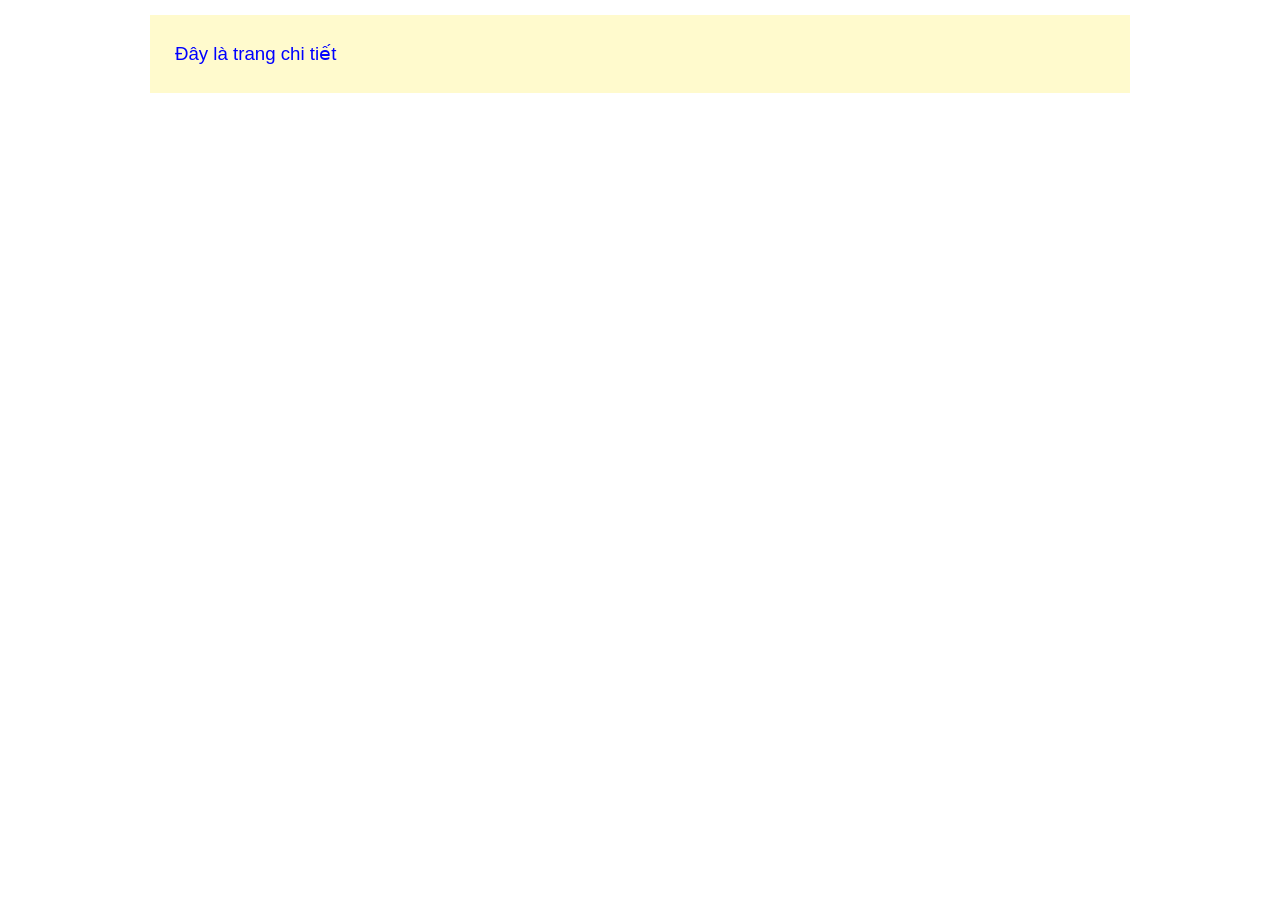
==== html/chi-tiet.html @ 3b467742 "Update file: *.html" ====
<!DOCTYPE html>
<html lang = "vi">
        <head>
            <title>Trang số 2</title>
            <meta charset = "utf-8">
		    <link rel = "stylesheet" href = "../css/style02.css">
        </head>
        <body>
            <div class = "container">
			   Đây là trang chi tiết
            </div>				
        </body>
</html>
---- css/style02.css ----
/*Viết mã css*/
*{
	margin: 0;
	padding: 0;
	font-family: Arial, Helvetica, sans-serif;
	font-size: 14pt;
	line-height: 1.5;
	color:blue;
}
div.container{
	margin: 15px 150px;
	background-color:LemonChiffon;
	padding:25px;
}
#title{
	text-transform:uppercase;
	font-size:20px;
	letter-spacing:3px;
	text-align:center;
}
lable{
	display:block;
}
form#frmLogin{
	background-color:gray;
	padding:30px;
	max-width:600px;
	margin:auto;
}
div.form-froup{
	width:600px;
}

input.form-control{
	width:100%;
	margin:7px 0px;
}
input.button {
	padding:2px;
	background-color:pink;
	with:100px;	
}
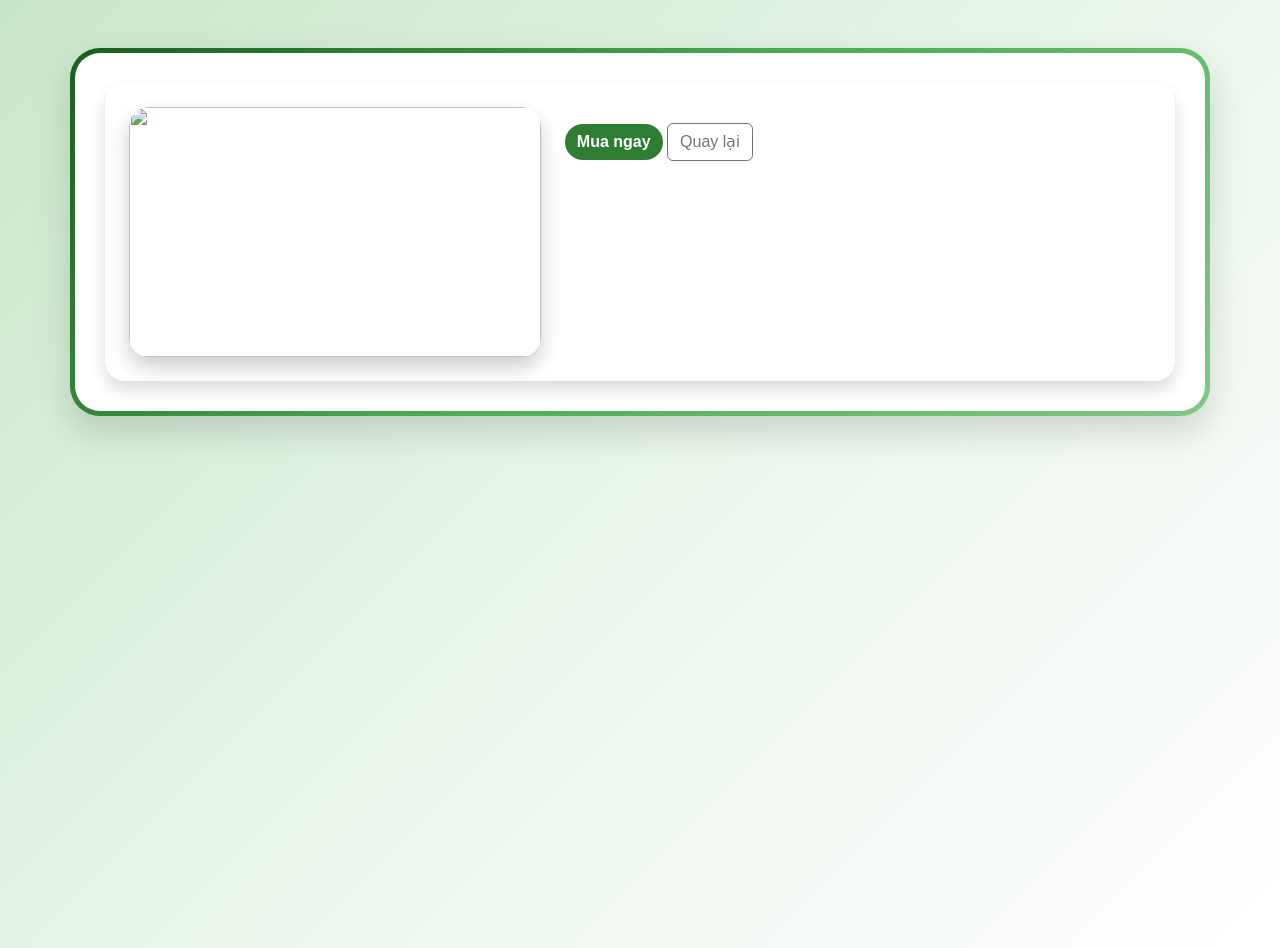
==== commit 25852de4: "Update file: *.html" ====
--- a/html/chi-tiet.html
+++ b/html/chi-tiet.html
@@ -1,13 +1,90 @@
 <!DOCTYPE html>
-<html lang = "vi">
-        <head>
-            <title>Trang số 2</title>
-            <meta charset = "utf-8">
-		    <link rel = "stylesheet" href = "../css/style02.css">
-        </head>
-        <body>
-            <div class = "container">
-			   Đây là trang chi tiết
-            </div>				
-        </body>
+<html lang="vi">
+<head>
+    <meta charset="utf-8">
+    <title>Chi tiết xe SH</title>
+	
+	<link href="https://cdn.jsdelivr.net/npm/bootstrap@5.3.8/dist/css/bootstrap.min.css" rel="stylesheet">
+
+    <link rel="stylesheet" href="../css/style06.css">
+
+    <script src="../js/lib.js"></script>
+</head>
+
+<body>
+
+<div class="container mt-5">
+
+    <div class="card shadow p-4">
+
+        <div class="row">
+
+            <div class="col-md-5 text-center">
+                <img src="" alt="" id="image" class="img-fluid">
+            </div>
+
+            <div class="col-md-7">
+
+                <h2 id="name" class="text-danger"></h2>
+
+                <h3 id="price" class="text-primary mt-3"></h3>
+
+                <p id="description" class="mt-3"></p>
+
+                <button class="btn btn-danger">
+                    Mua ngay
+                </button>
+
+                <a href="index.html" class="btn btn-outline-secondary">
+                    Quay lại
+                </a>
+
+            </div>
+
+        </div>
+
+    </div>
+
+</div>
+
+<script>
+
+    const urlParams = new URLSearchParams(window.location.search);
+
+    const productId = urlParams.get('masp');
+
+    const foundProduct = products.find(
+        obj => obj.id === productId
+    );
+
+    if(foundProduct)
+    {
+        document.getElementById("name").innerText =
+            foundProduct.name;
+
+        document.getElementById("price").innerText =
+            foundProduct.price.toLocaleString('vi-VN') + " đ";
+
+        document.getElementById("description").innerText =
+            foundProduct.description;
+
+        document.getElementById("image").src =
+            foundProduct.image;
+
+        document.getElementById("image").alt =
+            foundProduct.name;
+    }
+    else
+    {
+        document.getElementById("container").innerHTML =
+        `
+            <div class="alert alert-danger">
+                Không tìm thấy sản phẩm!
+            </div>
+        `;
+    }
+
+</script>
+
+</body>
 </html>
--- a/css/style06.css
+++ b/css/style06.css
@@ -0,0 +1,327 @@
+/* =========================
+   RESET
+========================= */
+*{
+    margin:0;
+    padding:0;
+    box-sizing:border-box;
+    font-family:'Segoe UI', Tahoma, Geneva, Verdana, sans-serif;
+}
+
+/* =========================
+   NỀN TRANG
+========================= */
+body{
+    background:linear-gradient(
+        135deg,
+        #c8e6c9,
+        #e8f5e9,
+        #ffffff
+    );
+
+    min-height:100vh;
+}
+
+/* =========================
+   KHUNG LỚN BÊN NGOÀI
+========================= */
+.container{
+
+    margin-top:30px;
+    margin-bottom:30px;
+
+    padding:30px;
+
+    background:white;
+
+    border-radius:30px;
+
+    border:5px solid transparent;
+
+    background-image:
+        linear-gradient(white,white),
+        linear-gradient(
+            135deg,
+            #1b5e20,
+            #4caf50,
+            #81c784
+        );
+
+    background-origin:border-box;
+    background-clip:padding-box,border-box;
+
+    box-shadow:
+        0 15px 35px rgba(0,0,0,0.15);
+
+}
+
+/* =========================
+   HEADER
+========================= */
+.header{
+    background:linear-gradient(
+        90deg,
+        #1b5e20,
+        #4caf50
+    );
+
+    color:white;
+    text-align:center;
+    padding:30px;
+    border-radius:20px;
+    margin-bottom:30px;
+
+    box-shadow:
+        0 5px 15px rgba(0,0,0,0.2);
+}
+
+.header h1{
+    font-size:40px;
+    font-weight:bold;
+    letter-spacing:2px;
+}
+
+.header p{
+    font-size:18px;
+    margin-top:10px;
+}
+
+/* =========================
+   CARD XE
+========================= */
+.card{
+
+    border:none !important;
+
+    border-radius:20px !important;
+
+    overflow:hidden;
+
+    background:white;
+
+    transition:0.4s;
+
+    box-shadow:
+        0 5px 15px rgba(0,0,0,0.1);
+}
+
+.card:hover{
+
+    transform:translateY(-10px);
+
+    box-shadow:
+        0 10px 30px rgba(76,175,80,0.5);
+}
+
+/* =========================
+   HÌNH ẢNH XE
+========================= */
+.card img{
+
+    width:100%;
+
+    height:250px;
+
+    object-fit:cover;
+
+    transition:0.5s;
+}
+
+.card:hover img{
+    transform:scale(1.08);
+}
+
+/* =========================
+   TÊN XE
+========================= */
+.card-title{
+
+    color:#1b5e20 !important;
+
+    font-size:24px;
+
+    font-weight:bold;
+}
+
+/* =========================
+   GIÁ XE
+========================= */
+.text-primary{
+
+    color:#2e7d32 !important;
+
+    font-size:28px;
+
+    font-weight:bold;
+}
+
+/* =========================
+   MÔ TẢ XE
+========================= */
+.card-text{
+
+    color:#555;
+
+    line-height:1.7;
+}
+
+/* =========================
+   NÚT XEM CHI TIẾT
+========================= */
+.btn-outline-primary{
+
+    border:2px solid #4caf50 !important;
+
+    color:#4caf50 !important;
+
+    border-radius:30px;
+
+    font-weight:bold;
+}
+
+.btn-outline-primary:hover{
+
+    background:#4caf50 !important;
+
+    color:white !important;
+}
+
+/* =========================
+   NÚT MUA NGAY
+========================= */
+.btn-danger{
+
+    background:#2e7d32 !important;
+
+    border:none !important;
+
+    border-radius:30px;
+
+    font-weight:bold;
+}
+
+.btn-danger:hover{
+
+    background:#1b5e20 !important;
+}
+
+/* =========================
+   TRANG CHI TIẾT XE
+========================= */
+#image{
+
+    width:100%;
+
+    max-width:500px;
+
+    border-radius:20px;
+
+    transition:0.5s;
+
+    box-shadow:
+        0 10px 20px rgba(0,0,0,0.2);
+}
+
+#image:hover{
+
+    transform:scale(1.05);
+}
+
+#name{
+
+    color:#1b5e20;
+
+    font-size:40px;
+
+    font-weight:bold;
+}
+
+#price{
+
+    color:#2e7d32;
+
+    font-size:35px;
+
+    font-weight:bold;
+
+    margin:15px 0;
+}
+
+#description{
+
+    font-size:18px;
+
+    color:#555;
+
+    line-height:1.8;
+}
+
+/* =========================
+   FOOTER
+========================= */
+.footer{
+
+    background:linear-gradient(
+        90deg,
+        #1b5e20,
+        #388e3c
+    );
+
+    color:#ffeb3b;
+
+    text-align:center;
+
+    padding:10px;
+
+    margin-top:40px;
+
+    border-radius:20px;
+
+    box-shadow:
+        0 5px 15px rgba(0,0,0,0.2);
+}
+
+.footer h5{
+
+    font-size:22px;
+
+    margin-bottom:10px;
+}
+
+.footer p{
+    margin:5px 0;
+}
+
+/* =========================
+   TIÊU ĐỀ CHÍNH
+========================= */
+h1{
+    text-transform:uppercase;
+}
+
+/* =========================
+   RESPONSIVE
+========================= */
+@media(max-width:768px){
+
+    .header h1{
+        font-size:28px;
+    }
+
+    .header p{
+        font-size:15px;
+    }
+
+    #name{
+        font-size:28px;
+        margin-top:20px;
+    }
+
+    #price{
+        font-size:24px;
+    }
+
+    .card-title{
+        font-size:20px;
+    }
+}
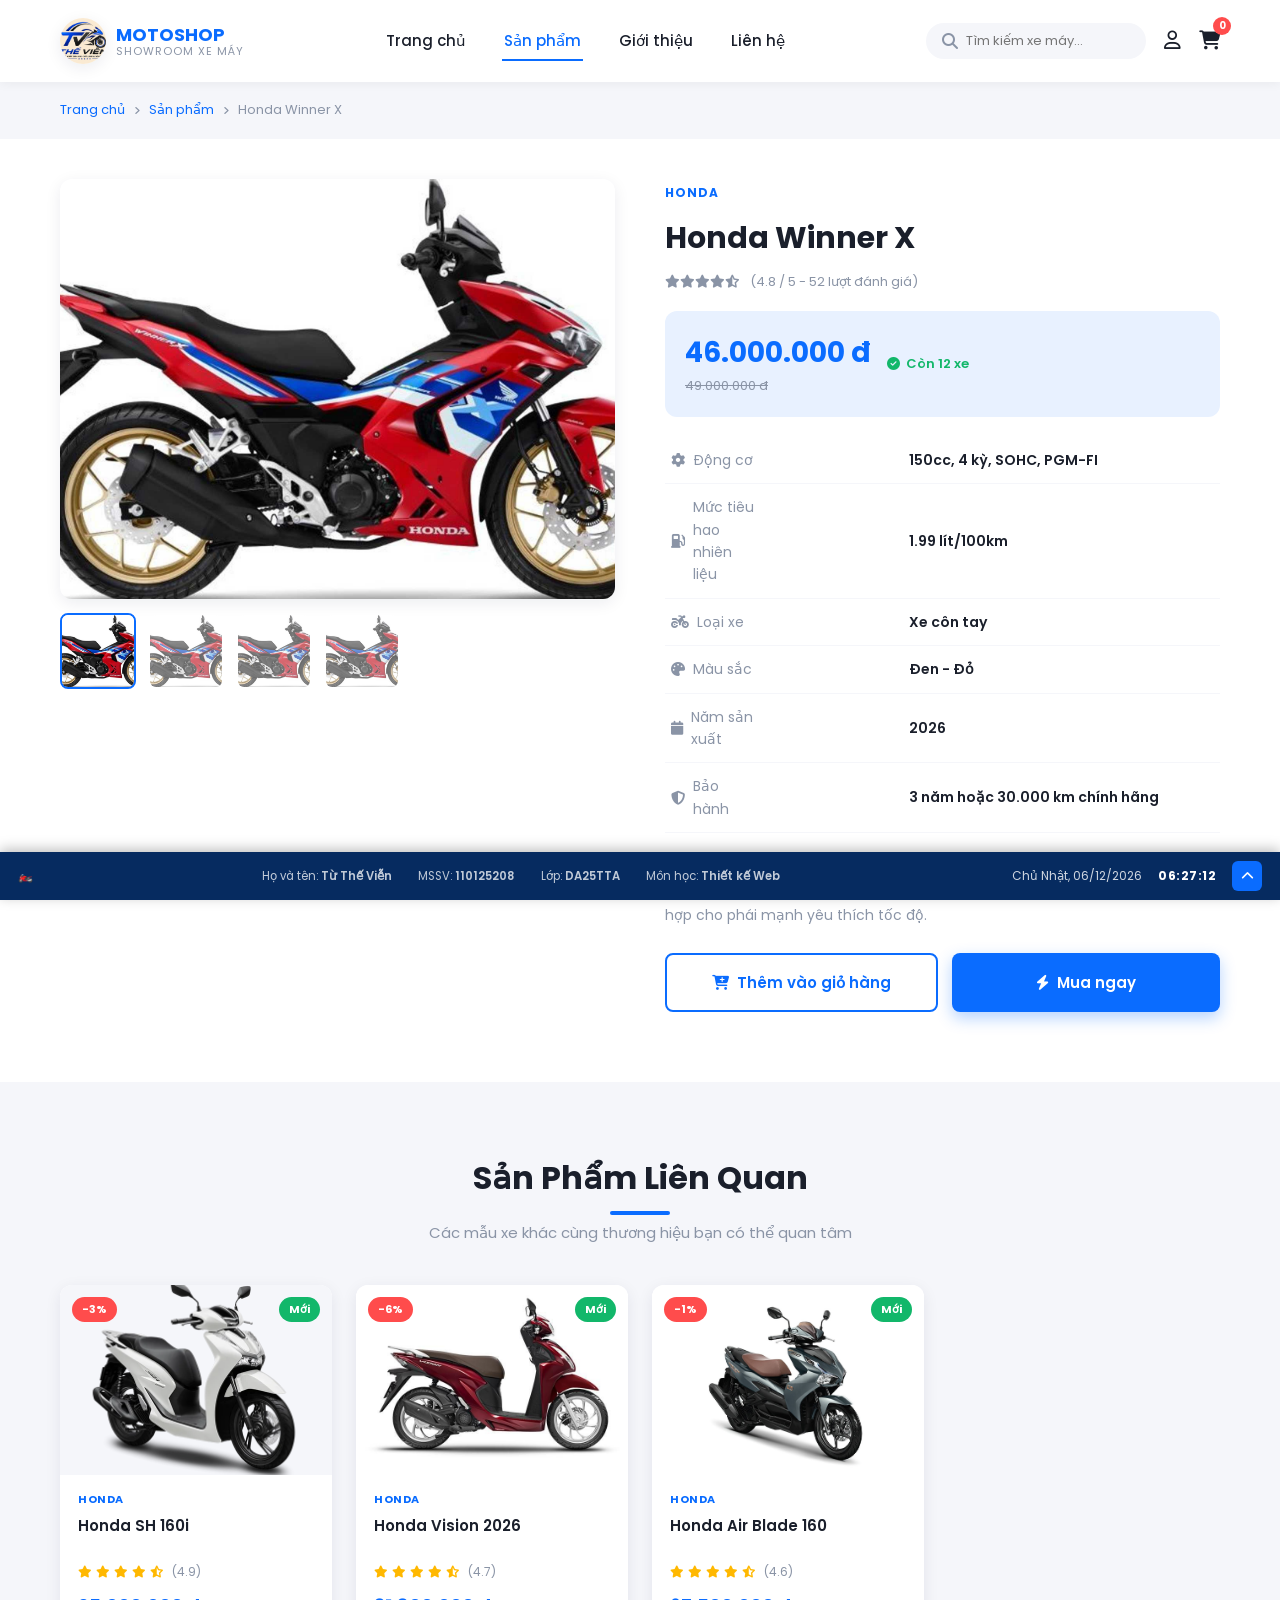
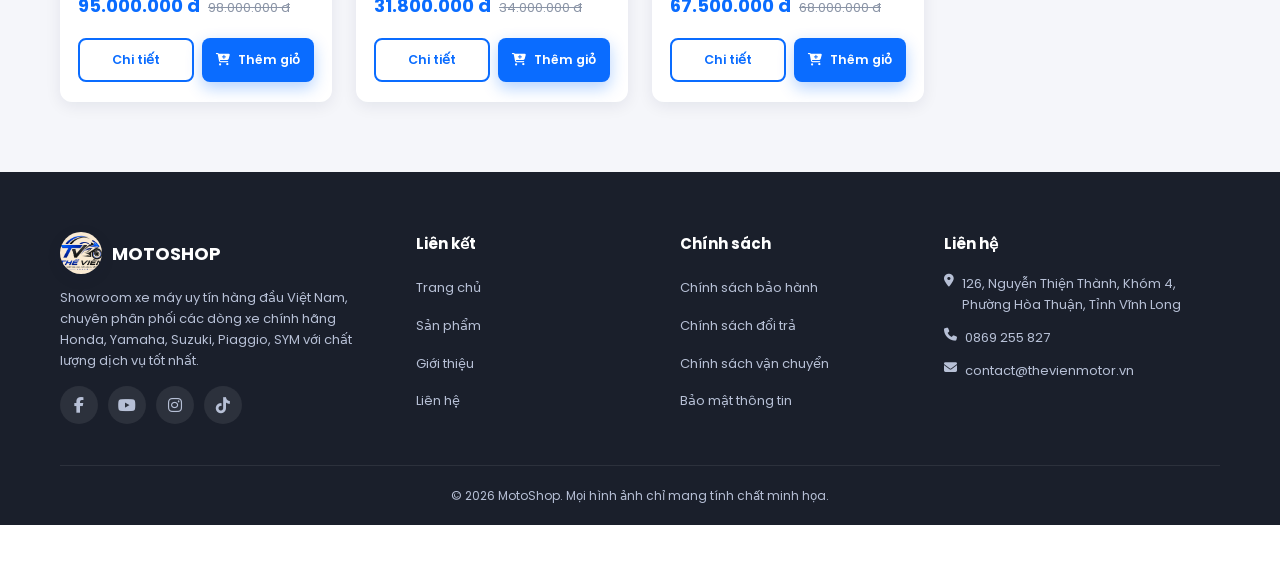
==== commit 5a81c71f: "Update file: *.html" ====
--- a/html/chi-tiet.html
+++ b/html/chi-tiet.html
@@ -1,90 +1,197 @@
 <!DOCTYPE html>
 <html lang="vi">
 <head>
-    <meta charset="utf-8">
-    <title>Chi tiết xe SH</title>
-	
-	<link href="https://cdn.jsdelivr.net/npm/bootstrap@5.3.8/dist/css/bootstrap.min.css" rel="stylesheet">
+    <meta charset="UTF-8">
+    <meta name="viewport" content="width=device-width, initial-scale=1.0">
+    <title>Chi Tiết Sản Phẩm - MotoShop</title>
 
-    <link rel="stylesheet" href="../css/style06.css">
-
-    <script src="../js/lib.js"></script>
+    <link rel="preconnect" href="https://fonts.googleapis.com">
+    <link href="https://fonts.googleapis.com/css2?family=Poppins:wght@300;400;500;600;700&display=swap" rel="stylesheet">
+    <link rel="stylesheet" href="https://cdnjs.cloudflare.com/ajax/libs/font-awesome/6.5.1/css/all.min.css">
+    <link rel="stylesheet" href="../css/style.css">
 </head>
-
 <body>
 
-<div class="container mt-5">
-
-    <div class="card shadow p-4">
-
-        <div class="row">
-
-            <div class="col-md-5 text-center">
-                <img src="" alt="" id="image" class="img-fluid">
-            </div>
-
-            <div class="col-md-7">
-
-                <h2 id="name" class="text-danger"></h2>
-
-                <h3 id="price" class="text-primary mt-3"></h3>
-
-                <p id="description" class="mt-3"></p>
-
-                <button class="btn btn-danger">
-                    Mua ngay
-                </button>
-
-                <a href="index.html" class="btn btn-outline-secondary">
-                    Quay lại
-                </a>
-
-            </div>
-
-        </div>
-
+    <div id="loading-screen">
+        <div class="loader-ring"></div>
+        <div class="loader-text">MOTOSHOP ĐANG TẢI...</div>
     </div>
 
-</div>
+    <!-- ============ HEADER ============ -->
+    <header id="site-header">
+        <div class="container header-inner">
+            <a href="page8.html" class="logo">
+                <img src="../assets/images/logo.png" alt="MotoShop Logo">
+                <div class="logo-text">
+                    <strong>MOTOSHOP</strong>
+                    <span>SHOWROOM XE MÁY</span>
+                </div>
+            </a>
+            <nav class="main-nav">
+                <a href="page8.html">Trang chủ</a>
+                <a href="san-pham.html" class="active">Sản phẩm</a>
+                <a href="gioi-thieu.html">Giới thiệu</a>
+                <a href="lien-he.html">Liên hệ</a>
+            </nav>
+            <div class="header-actions">
+                <div style="position:relative;">
+                    <div class="search-box">
+                        <i class="fa-solid fa-magnifying-glass"></i>
+                        <input type="text" class="search-input" placeholder="Tìm kiếm xe máy...">
+                    </div>
+                    <div class="search-results"></div>
+                </div>
+                <a href="#" class="icon-btn" title="Tài khoản"><i class="fa-regular fa-user"></i></a>
+                <a href="#" class="icon-btn" title="Giỏ hàng">
+                    <i class="fa-solid fa-cart-shopping"></i>
+                    <span class="cart-count">0</span>
+                </a>
+                <button class="menu-toggle" title="Menu"><i class="fa-solid fa-bars"></i></button>
+            </div>
+        </div>
+    </header>
 
-<script>
+    <!-- ============ BREADCRUMB ============ -->
+    <div class="breadcrumb">
+        <div class="container">
+            <a href="page8.html">Trang chủ</a> <i class="fa-solid fa-angle-right"></i>
+            <a href="san-pham.html">Sản phẩm</a> <i class="fa-solid fa-angle-right"></i>
+            <span id="breadcrumb-name">Chi tiết xe</span>
+        </div>
+    </div>
 
-    const urlParams = new URLSearchParams(window.location.search);
+    <!-- ============ CHI TIẾT SẢN PHẨM ============ -->
+    <section class="section" style="padding-top:40px;">
+        <div class="container">
+            <div class="detail-wrapper" id="detail-wrapper">
+                <!-- Bộ ảnh -->
+                <div class="detail-gallery">
+                    <img src="" alt="Ảnh xe" class="detail-main-img" id="detail-main-img">
+                    <div class="detail-thumbs" id="detail-thumbs"></div>
+                </div>
 
-    const productId = urlParams.get('masp');
+                <!-- Thông tin sản phẩm -->
+                <div class="detail-info">
+                    <span class="detail-brand" id="detail-brand"></span>
+                    <h1 class="detail-title" id="detail-title"></h1>
 
-    const foundProduct = products.find(
-        obj => obj.id === productId
-    );
+                    <div class="detail-rating">
+                        <span id="detail-stars"></span>
+                        <span id="detail-rating-num"></span>
+                    </div>
 
-    if(foundProduct)
-    {
-        document.getElementById("name").innerText =
-            foundProduct.name;
+                    <div class="detail-price-box">
+                        <div>
+                            <div class="price-new" id="detail-price-new"></div>
+                            <div class="price-old" id="detail-price-old"></div>
+                        </div>
+                        <div class="stock-status">
+                            <i class="fa-solid fa-circle-check"></i>
+                            <span id="detail-stock"></span>
+                        </div>
+                    </div>
 
-        document.getElementById("price").innerText =
-            foundProduct.price.toLocaleString('vi-VN') + " đ";
+                    <table class="spec-table">
+                        <tr><td><i class="fa-solid fa-gear"></i> Động cơ</td><td id="detail-engine"></td></tr>
+                        <tr><td><i class="fa-solid fa-gas-pump"></i> Mức tiêu hao nhiên liệu</td><td id="detail-fuel"></td></tr>
+                        <tr><td><i class="fa-solid fa-motorcycle"></i> Loại xe</td><td id="detail-category"></td></tr>
+                        <tr><td><i class="fa-solid fa-palette"></i> Màu sắc</td><td id="detail-color"></td></tr>
+                        <tr><td><i class="fa-solid fa-calendar"></i> Năm sản xuất</td><td id="detail-year"></td></tr>
+                        <tr><td><i class="fa-solid fa-shield-halved"></i> Bảo hành</td><td>3 năm hoặc 30.000 km chính hãng</td></tr>
+                    </table>
 
-        document.getElementById("description").innerText =
-            foundProduct.description;
+                    <p class="detail-desc" id="detail-desc"></p>
 
-        document.getElementById("image").src =
-            foundProduct.image;
+                    <div class="detail-actions">
+                        <button class="btn btn-outline" id="detail-add-cart">
+                            <i class="fa-solid fa-cart-plus"></i> Thêm vào giỏ hàng
+                        </button>
+                        <button class="btn btn-primary" id="detail-buy-now">
+                            <i class="fa-solid fa-bolt"></i> Mua ngay
+                        </button>
+                    </div>
+                </div>
+            </div>
+        </div>
+    </section>
 
-        document.getElementById("image").alt =
-            foundProduct.name;
-    }
-    else
-    {
-        document.getElementById("container").innerHTML =
-        `
-            <div class="alert alert-danger">
-                Không tìm thấy sản phẩm!
+    <!-- ============ SẢN PHẨM LIÊN QUAN ============ -->
+    <section class="section" style="background:var(--color-gray-light);">
+        <div class="container">
+            <div class="section-title reveal">
+                <h2>Sản Phẩm Liên Quan</h2>
+                <p>Các mẫu xe khác cùng thương hiệu bạn có thể quan tâm</p>
             </div>
-        `;
-    }
+            <div class="product-grid" id="related-products"></div>
+        </div>
+    </section>
 
-</script>
+    <!-- ============ FOOTER ============ -->
+    <footer id="site-footer">
+        <div class="container">
+            <div class="footer-grid">
+                <div class="footer-about">
+                    <div class="logo">
+                        <img src="../assets/images/logo.png" alt="Logo" style="width:42px;height:42px;">
+                        <div class="logo-text"><strong>MOTOSHOP</strong></div>
+                    </div>
+                    <p>Showroom xe máy uy tín hàng đầu Việt Nam, chuyên phân phối các dòng xe chính hãng Honda, Yamaha, Suzuki, Piaggio, SYM với chất lượng dịch vụ tốt nhất.</p>
+                    <div class="footer-social">
+                        <a href="#"><i class="fa-brands fa-facebook-f"></i></a>
+                        <a href="#"><i class="fa-brands fa-youtube"></i></a>
+                        <a href="#"><i class="fa-brands fa-instagram"></i></a>
+                        <a href="#"><i class="fa-brands fa-tiktok"></i></a>
+                    </div>
+                </div>
+                <div class="footer-col">
+                    <h4>Liên kết</h4>
+                    <ul>
+                        <li><a href="page8.html">Trang chủ</a></li>
+                        <li><a href="san-pham.html">Sản phẩm</a></li>
+                        <li><a href="gioi-thieu.html">Giới thiệu</a></li>
+                        <li><a href="lien-he.html">Liên hệ</a></li>
+                    </ul>
+                </div>
+                <div class="footer-col">
+                    <h4>Chính sách</h4>
+                    <ul>
+                        <li><a href="#">Chính sách bảo hành</a></li>
+                        <li><a href="#">Chính sách đổi trả</a></li>
+                        <li><a href="#">Chính sách vận chuyển</a></li>
+                        <li><a href="#">Bảo mật thông tin</a></li>
+                    </ul>
+                </div>
+                <div class="footer-col">
+                    <h4>Liên hệ</h4>
+                    <p><i class="fa-solid fa-location-dot"></i> 126, Nguyễn Thiện Thành, Khóm 4, Phường Hòa Thuận, Tỉnh Vĩnh Long</p>
+                    <p><i class="fa-solid fa-phone"></i> 0869 255 827</p>
+                    <p><i class="fa-solid fa-envelope"></i> contact@thevienmotor.vn</p>
+                </div>
+            </div>
+            <div class="footer-bottom">
+                &copy; 2026 MotoShop. Mọi hình ảnh chỉ mang tính chất minh họa.
+            </div>
+        </div>
+    </footer>
 
+    <!-- ============ TASKBAR GIỐNG WINDOWS ============ -->
+    <div id="windows-taskbar">
+        <div class="taskbar-left">🏍️</div>
+        <div class="taskbar-center">
+            <span>Họ và tên: <b>Từ Thế Viễn</b></span>
+            <span>MSSV: <b>110125208</b></span>
+            <span>Lớp: <b>DA25TTA</b></span>
+            <span>Môn học: <b>Thiết kế Web</b></span>
+        </div>
+        <div class="taskbar-right">
+            <span id="taskbar-date">--/--/----</span>
+            <span id="taskbar-clock">00:00:00</span>
+            <button id="back-to-top" title="Lên đầu trang"><i class="fa-solid fa-chevron-up"></i></button>
+        </div>
+    </div>
+
+    <div id="toast"></div>
+
+    <script src="../js/script.js"></script>
 </body>
-</html>+</html>
--- a/css/style.css
+++ b/css/style.css
@@ -0,0 +1,1512 @@
+/* =====================================================
+   FILE: style.css
+   MÔ TẢ: File CSS chính cho website bán xe máy
+   Tác giả: Từ Thế Viễn
+   Ghi chú: Sử dụng biến CSS (CSS Variables) để dễ dàng
+            tùy chỉnh màu sắc và các thông số chung.
+   ===================================================== */
+
+/* ============ 1. RESET & BIẾN TOÀN CỤC ============ */
+:root {
+    /* Màu chủ đạo của thương hiệu */
+    --color-primary: #0A6CFF;       /* Xanh dương chủ đạo */
+    --color-primary-dark: #0850C4;  /* Xanh dương đậm hơn khi hover */
+    --color-primary-light: #E8F1FF; /* Xanh dương nhạt cho nền */
+    --color-white: #FFFFFF;
+    --color-gray-light: #F5F6FA;    /* Xám nhạt nền */
+    --color-gray: #8A94A6;          /* Xám chữ phụ */
+    --color-dark: #1A1F2B;          /* Đen xanh cho chữ chính */
+    --color-danger: #FF4C4C;        /* Đỏ cho giảm giá / cảnh báo */
+    --color-success: #12B76A;       /* Xanh lá cho trạng thái còn hàng */
+    --color-star: #FFB800;          /* Vàng cho đánh giá sao */
+
+    /* Taskbar giống Windows */
+    --taskbar-bg: #062B60;
+    --taskbar-height: 48px;
+
+    /* Bo góc và đổ bóng dùng chung toàn site */
+    --radius: 12px;
+    --radius-sm: 8px;
+    --shadow-soft: 0 4px 16px rgba(10, 30, 70, 0.08);
+    --shadow-hover: 0 10px 30px rgba(10, 30, 70, 0.16);
+
+    /* Font chữ */
+    --font-main: 'Poppins', sans-serif;
+
+    /* Thời gian chuyển động dùng chung */
+    --transition: all 0.3s ease;
+}
+
+* {
+    margin: 0;
+    padding: 0;
+    box-sizing: border-box;
+}
+
+html {
+    scroll-behavior: smooth; /* Smooth scroll toàn trang */
+}
+
+body {
+    font-family: var(--font-main);
+    color: var(--color-dark);
+    background-color: var(--color-white);
+    line-height: 1.6;
+    /* Chừa khoảng trống cho header cố định + taskbar cố định */
+    padding-bottom: var(--taskbar-height);
+}
+
+a {
+    text-decoration: none;
+    color: inherit;
+}
+
+ul {
+    list-style: none;
+}
+
+img {
+    max-width: 100%;
+    display: block;
+}
+
+.container {
+    width: 100%;
+    max-width: 1200px;
+    margin: 0 auto;
+    padding: 0 20px;
+}
+
+button {
+    font-family: var(--font-main);
+    cursor: pointer;
+    border: none;
+    outline: none;
+}
+
+/* ============ 2. TIỆN ÍCH DÙNG CHUNG (UTILITIES) ============ */
+.section {
+    padding: 70px 0;
+}
+
+.section-title {
+    text-align: center;
+    margin-bottom: 40px;
+}
+
+.section-title h2 {
+    font-size: 32px;
+    font-weight: 700;
+    color: var(--color-dark);
+    position: relative;
+    display: inline-block;
+}
+
+.section-title h2::after {
+    content: "";
+    position: absolute;
+    left: 50%;
+    bottom: -12px;
+    transform: translateX(-50%);
+    width: 60px;
+    height: 4px;
+    border-radius: 4px;
+    background: var(--color-primary);
+}
+
+.section-title p {
+    color: var(--color-gray);
+    margin-top: 18px;
+    font-size: 15px;
+}
+
+.btn {
+    display: inline-flex;
+    align-items: center;
+    justify-content: center;
+    gap: 8px;
+    padding: 13px 28px;
+    border-radius: var(--radius-sm);
+    font-weight: 600;
+    font-size: 14px;
+    transition: var(--transition);
+    white-space: nowrap;
+}
+
+.btn-primary {
+    background: var(--color-primary);
+    color: var(--color-white);
+    box-shadow: 0 6px 16px rgba(10, 108, 255, 0.3);
+}
+
+.btn-primary:hover {
+    background: var(--color-primary-dark);
+    transform: translateY(-3px);
+    box-shadow: 0 10px 22px rgba(10, 108, 255, 0.4);
+}
+
+.btn-outline {
+    background: transparent;
+    color: var(--color-primary);
+    border: 2px solid var(--color-primary);
+}
+
+.btn-outline:hover {
+    background: var(--color-primary);
+    color: var(--color-white);
+    transform: translateY(-3px);
+}
+
+.btn-block {
+    width: 100%;
+}
+
+/* Hiệu ứng animation khi cuộn trang tới (AOS đơn giản, tự viết bằng JS) */
+.reveal {
+    opacity: 0;
+    transform: translateY(40px);
+    transition: opacity 0.7s ease, transform 0.7s ease;
+}
+
+.reveal.active {
+    opacity: 1;
+    transform: translateY(0);
+}
+
+/* ============ 3. LOADING SCREEN ============ */
+#loading-screen {
+    position: fixed;
+    inset: 0;
+    background: var(--color-white);
+    z-index: 9999;
+    display: flex;
+    align-items: center;
+    justify-content: center;
+    flex-direction: column;
+    gap: 16px;
+    transition: opacity 0.5s ease, visibility 0.5s ease;
+}
+
+#loading-screen.hidden {
+    opacity: 0;
+    visibility: hidden;
+}
+
+.loader-ring {
+    width: 60px;
+    height: 60px;
+    border: 5px solid var(--color-primary-light);
+    border-top-color: var(--color-primary);
+    border-radius: 50%;
+    animation: spin 0.9s linear infinite;
+}
+
+.loader-text {
+    font-weight: 600;
+    color: var(--color-primary);
+    letter-spacing: 1px;
+}
+
+@keyframes spin {
+    to { transform: rotate(360deg); }
+}
+
+/* ============ 4. HEADER ============ */
+#site-header {
+    position: fixed;
+    top: 0;
+    left: 0;
+    width: 100%;
+    z-index: 1000;
+    background: rgba(255, 255, 255, 0.98);
+    box-shadow: 0 2px 10px rgba(0,0,0,0.05);
+    transition: var(--transition);
+}
+
+#site-header.scrolled {
+    box-shadow: var(--shadow-hover);
+    background: var(--color-white);
+}
+
+.header-inner {
+    display: flex;
+    align-items: center;
+    justify-content: space-between;
+    height: 82px;
+    gap: 20px;
+}
+
+.logo {
+    display: flex;
+    align-items: center;
+    gap: 10px;
+    flex-shrink: 0;
+}
+
+.logo img {
+    width: 46px;
+    height: 46px;
+    border-radius: 50%;
+    object-fit: cover;
+    box-shadow: var(--shadow-soft);
+}
+
+.logo-text {
+    display: flex;
+    flex-direction: column;
+    line-height: 1.1;
+}
+
+.logo-text strong {
+    font-size: 18px;
+    font-weight: 700;
+    color: var(--color-primary);
+}
+
+.logo-text span {
+    font-size: 11px;
+    color: var(--color-gray);
+    letter-spacing: 1px;
+}
+
+.main-nav {
+    display: flex;
+    gap: 34px;
+}
+
+.main-nav a {
+    position: relative;
+    font-weight: 500;
+    font-size: 15px;
+    color: var(--color-dark);
+    padding: 8px 2px;
+    transition: var(--transition);
+}
+
+.main-nav a::after {
+    content: "";
+    position: absolute;
+    left: 0;
+    bottom: 0;
+    width: 0%;
+    height: 2px;
+    background: var(--color-primary);
+    transition: var(--transition);
+}
+
+.main-nav a:hover,
+.main-nav a.active {
+    color: var(--color-primary);
+}
+
+.main-nav a:hover::after,
+.main-nav a.active::after {
+    width: 100%;
+}
+
+.header-actions {
+    display: flex;
+    align-items: center;
+    gap: 18px;
+    flex-shrink: 0;
+}
+
+.search-box {
+    display: flex;
+    align-items: center;
+    background: var(--color-gray-light);
+    border-radius: 30px;
+    padding: 8px 16px;
+    gap: 8px;
+    width: 220px;
+    transition: var(--transition);
+}
+
+.search-box:focus-within {
+    box-shadow: 0 0 0 2px var(--color-primary);
+    background: var(--color-white);
+}
+
+.search-box input {
+    border: none;
+    outline: none;
+    background: transparent;
+    font-family: var(--font-main);
+    font-size: 13px;
+    width: 100%;
+}
+
+.search-box i {
+    color: var(--color-gray);
+}
+
+.icon-btn {
+    position: relative;
+    font-size: 19px;
+    color: var(--color-dark);
+    transition: var(--transition);
+}
+
+.icon-btn:hover {
+    color: var(--color-primary);
+    transform: translateY(-2px);
+}
+
+.cart-count {
+    position: absolute;
+    top: -9px;
+    right: -11px;
+    background: var(--color-danger);
+    color: var(--color-white);
+    font-size: 10px;
+    font-weight: 700;
+    width: 18px;
+    height: 18px;
+    border-radius: 50%;
+    display: flex;
+    align-items: center;
+    justify-content: center;
+}
+
+.menu-toggle {
+    display: none;
+    font-size: 24px;
+    background: none;
+    color: var(--color-dark);
+}
+
+/* Kết quả tìm kiếm gợi ý */
+.search-results {
+    position: absolute;
+    top: 62px;
+    right: 0;
+    width: 320px;
+    max-height: 360px;
+    overflow-y: auto;
+    background: var(--color-white);
+    border-radius: var(--radius);
+    box-shadow: var(--shadow-hover);
+    display: none;
+    z-index: 1200;
+}
+
+.search-results.show {
+    display: block;
+}
+
+.search-result-item {
+    display: flex;
+    gap: 10px;
+    padding: 10px 14px;
+    align-items: center;
+    border-bottom: 1px solid var(--color-gray-light);
+    transition: var(--transition);
+}
+
+.search-result-item:last-child { border-bottom: none; }
+
+.search-result-item:hover {
+    background: var(--color-primary-light);
+}
+
+.search-result-item img {
+    width: 46px;
+    height: 46px;
+    object-fit: cover;
+    border-radius: var(--radius-sm);
+}
+
+.search-result-item .sr-info strong {
+    font-size: 13px;
+    display: block;
+}
+
+.search-result-item .sr-info span {
+    font-size: 12px;
+    color: var(--color-primary);
+    font-weight: 600;
+}
+
+.search-empty {
+    padding: 16px;
+    text-align: center;
+    color: var(--color-gray);
+    font-size: 13px;
+}
+
+/* ============ 5. HERO BANNER / SLIDER ============ */
+.hero-slider {
+    position: relative;
+    width: 100%;
+    height: 560px;
+    margin-top: 82px;
+    overflow: hidden;
+    background: var(--color-dark);
+}
+
+.hero-slide {
+    position: absolute;
+    inset: 0;
+    display: flex;
+    align-items: center;
+    opacity: 0;
+    visibility: hidden;
+    transition: opacity 0.9s ease;
+    background-size: cover;
+    background-position: center;
+}
+
+.hero-slide.active {
+    opacity: 1;
+    visibility: visible;
+    z-index: 2;
+}
+
+.hero-slide::before {
+    content: "";
+    position: absolute;
+    inset: 0;
+    background: linear-gradient(90deg, rgba(6,20,50,0.88) 0%, rgba(6,20,50,0.55) 55%, rgba(6,20,50,0.25) 100%);
+}
+
+.hero-content {
+    position: relative;
+    z-index: 3;
+    max-width: 1200px;
+    margin: 0 auto;
+    padding: 0 20px;
+    color: var(--color-white);
+    max-width: 560px;
+}
+
+.hero-content span.tag {
+    display: inline-block;
+    background: var(--color-primary);
+    padding: 6px 16px;
+    border-radius: 30px;
+    font-size: 12px;
+    font-weight: 600;
+    letter-spacing: 1px;
+    margin-bottom: 18px;
+}
+
+.hero-content h1 {
+    font-size: 46px;
+    font-weight: 700;
+    line-height: 1.2;
+    margin-bottom: 16px;
+}
+
+.hero-content p {
+    font-size: 15px;
+    color: #D9E2F5;
+    margin-bottom: 28px;
+}
+
+.hero-btns {
+    display: flex;
+    gap: 16px;
+}
+
+.hero-dots {
+    position: absolute;
+    bottom: 26px;
+    left: 50%;
+    transform: translateX(-50%);
+    display: flex;
+    gap: 10px;
+    z-index: 4;
+}
+
+.hero-dots span {
+    width: 10px;
+    height: 10px;
+    border-radius: 50%;
+    background: rgba(255,255,255,0.5);
+    cursor: pointer;
+    transition: var(--transition);
+}
+
+.hero-dots span.active {
+    background: var(--color-primary);
+    width: 28px;
+    border-radius: 6px;
+}
+
+.hero-arrow {
+    position: absolute;
+    top: 50%;
+    transform: translateY(-50%);
+    width: 46px;
+    height: 46px;
+    border-radius: 50%;
+    background: rgba(255,255,255,0.15);
+    color: var(--color-white);
+    display: flex;
+    align-items: center;
+    justify-content: center;
+    z-index: 4;
+    font-size: 18px;
+    transition: var(--transition);
+}
+
+.hero-arrow:hover {
+    background: var(--color-primary);
+}
+
+.hero-arrow.prev { left: 26px; }
+.hero-arrow.next { right: 26px; }
+
+/* ============ 6. THANH TIỆN ÍCH (USP) ============ */
+.usp-strip {
+    background: var(--color-gray-light);
+    padding: 26px 0;
+}
+
+.usp-list {
+    display: grid;
+    grid-template-columns: repeat(4, 1fr);
+    gap: 20px;
+}
+
+.usp-item {
+    display: flex;
+    align-items: center;
+    gap: 14px;
+}
+
+.usp-item i {
+    font-size: 26px;
+    color: var(--color-primary);
+    background: var(--color-white);
+    width: 54px;
+    height: 54px;
+    border-radius: 50%;
+    display: flex;
+    align-items: center;
+    justify-content: center;
+    box-shadow: var(--shadow-soft);
+    flex-shrink: 0;
+}
+
+.usp-item strong {
+    display: block;
+    font-size: 14px;
+}
+
+.usp-item span {
+    font-size: 12px;
+    color: var(--color-gray);
+}
+
+/* ============ 7. TABS DANH MỤC (NỔI BẬT / BÁN CHẠY / MỚI / KHUYẾN MÃI) ============ */
+.tabs-bar {
+    display: flex;
+    justify-content: center;
+    gap: 10px;
+    margin-bottom: 40px;
+    flex-wrap: wrap;
+}
+
+.tab-btn {
+    background: var(--color-gray-light);
+    padding: 10px 22px;
+    border-radius: 30px;
+    font-size: 14px;
+    font-weight: 600;
+    color: var(--color-dark);
+    transition: var(--transition);
+}
+
+.tab-btn:hover {
+    background: var(--color-primary-light);
+    color: var(--color-primary);
+}
+
+.tab-btn.active {
+    background: var(--color-primary);
+    color: var(--color-white);
+}
+
+/* ============ 8. LƯỚI SẢN PHẨM & THẺ SẢN PHẨM ============ */
+.product-grid {
+    display: grid;
+    grid-template-columns: repeat(4, 1fr);
+    gap: 24px;
+}
+
+.product-card {
+    background: var(--color-white);
+    border-radius: var(--radius);
+    overflow: hidden;
+    box-shadow: var(--shadow-soft);
+    transition: var(--transition);
+    position: relative;
+    display: flex;
+    flex-direction: column;
+}
+
+.product-card:hover {
+    transform: translateY(-8px);
+    box-shadow: var(--shadow-hover);
+}
+
+.product-thumb {
+    position: relative;
+    overflow: hidden;
+    height: 190px;
+    background: var(--color-gray-light);
+}
+
+.product-thumb img {
+    width: 100%;
+    height: 100%;
+    object-fit: cover;
+    transition: transform 0.5s ease;
+}
+
+.product-card:hover .product-thumb img {
+    transform: scale(1.12);
+}
+
+.badge {
+    position: absolute;
+    top: 12px;
+    left: 12px;
+    background: var(--color-danger);
+    color: var(--color-white);
+    font-size: 11px;
+    font-weight: 700;
+    padding: 4px 10px;
+    border-radius: 30px;
+    z-index: 2;
+}
+
+.badge.new {
+    background: var(--color-success);
+    left: auto;
+    right: 12px;
+}
+
+.product-info {
+    padding: 16px 18px 20px;
+    display: flex;
+    flex-direction: column;
+    gap: 6px;
+    flex: 1;
+}
+
+.product-brand {
+    font-size: 11px;
+    text-transform: uppercase;
+    color: var(--color-primary);
+    font-weight: 700;
+    letter-spacing: 0.5px;
+}
+
+.product-name {
+    font-size: 15px;
+    font-weight: 600;
+    color: var(--color-dark);
+    min-height: 42px;
+}
+
+.product-rating {
+    color: var(--color-star);
+    font-size: 12px;
+    display: flex;
+    align-items: center;
+    gap: 4px;
+}
+
+.product-rating span {
+    color: var(--color-gray);
+    margin-left: 4px;
+}
+
+.product-price {
+    display: flex;
+    align-items: baseline;
+    gap: 8px;
+    margin-top: 4px;
+}
+
+.price-new {
+    font-size: 18px;
+    font-weight: 700;
+    color: var(--color-primary);
+}
+
+.price-old {
+    font-size: 13px;
+    color: var(--color-gray);
+    text-decoration: line-through;
+}
+
+.product-actions {
+    display: flex;
+    gap: 8px;
+    margin-top: 12px;
+}
+
+.product-actions .btn {
+    flex: 1;
+    padding: 10px 8px;
+    font-size: 12.5px;
+}
+
+/* ============ 9. BANNER KHUYẾN MÃI ============ */
+.promo-banner {
+    background: linear-gradient(120deg, var(--color-primary) 0%, #063E9C 100%);
+    border-radius: var(--radius);
+    padding: 50px 40px;
+    display: flex;
+    align-items: center;
+    justify-content: space-between;
+    color: var(--color-white);
+    flex-wrap: wrap;
+    gap: 20px;
+}
+
+.promo-banner h3 {
+    font-size: 26px;
+    margin-bottom: 10px;
+}
+
+.promo-banner p {
+    color: #D9E7FF;
+    font-size: 14px;
+}
+
+.promo-banner .btn-primary {
+    background: var(--color-white);
+    color: var(--color-primary);
+}
+
+.promo-banner .btn-primary:hover {
+    background: var(--color-gray-light);
+}
+
+/* ============ 10. FILTER SIDEBAR (TRANG SẢN PHẨM) ============ */
+.shop-layout {
+    display: grid;
+    grid-template-columns: 270px 1fr;
+    gap: 30px;
+    align-items: flex-start;
+}
+
+.filter-box {
+    background: var(--color-white);
+    border-radius: var(--radius);
+    box-shadow: var(--shadow-soft);
+    padding: 22px;
+    position: sticky;
+    top: 100px;
+}
+
+.filter-box h4 {
+    font-size: 15px;
+    margin-bottom: 16px;
+    padding-bottom: 12px;
+    border-bottom: 1px solid var(--color-gray-light);
+}
+
+.filter-group {
+    margin-bottom: 22px;
+}
+
+.filter-group h5 {
+    font-size: 13px;
+    font-weight: 600;
+    margin-bottom: 12px;
+    color: var(--color-dark);
+}
+
+.filter-check {
+    display: flex;
+    align-items: center;
+    gap: 8px;
+    margin-bottom: 10px;
+    font-size: 13px;
+    color: var(--color-gray);
+    cursor: pointer;
+}
+
+.filter-check input {
+    accent-color: var(--color-primary);
+    width: 15px;
+    height: 15px;
+    cursor: pointer;
+}
+
+.filter-check:hover { color: var(--color-dark); }
+
+.price-range input[type="range"] {
+    width: 100%;
+    accent-color: var(--color-primary);
+}
+
+.price-range-value {
+    font-size: 12px;
+    color: var(--color-primary);
+    font-weight: 600;
+    margin-top: 6px;
+}
+
+.shop-toolbar {
+    display: flex;
+    justify-content: space-between;
+    align-items: center;
+    margin-bottom: 24px;
+    background: var(--color-white);
+    padding: 14px 20px;
+    border-radius: var(--radius);
+    box-shadow: var(--shadow-soft);
+    flex-wrap: wrap;
+    gap: 12px;
+}
+
+.shop-toolbar .result-count {
+    font-size: 13px;
+    color: var(--color-gray);
+}
+
+.shop-toolbar select {
+    padding: 9px 14px;
+    border-radius: var(--radius-sm);
+    border: 1px solid #E3E7EF;
+    font-family: var(--font-main);
+    font-size: 13px;
+    color: var(--color-dark);
+    background: var(--color-white);
+}
+
+.shop-product-grid {
+    display: grid;
+    grid-template-columns: repeat(3, 1fr);
+    gap: 22px;
+}
+
+.no-result {
+    text-align: center;
+    padding: 60px 20px;
+    color: var(--color-gray);
+    grid-column: 1/-1;
+}
+
+.no-result i {
+    font-size: 46px;
+    color: var(--color-primary-light);
+    margin-bottom: 16px;
+}
+
+/* ============ 11. TRANG CHI TIẾT SẢN PHẨM ============ */
+.detail-wrapper {
+    display: grid;
+    grid-template-columns: 1fr 1fr;
+    gap: 50px;
+    align-items: flex-start;
+}
+
+.detail-gallery {
+    position: sticky;
+    top: 100px;
+}
+
+.detail-main-img {
+    width: 100%;
+    height: 420px;
+    object-fit: cover;
+    border-radius: var(--radius);
+    box-shadow: var(--shadow-soft);
+    background: var(--color-gray-light);
+}
+
+.detail-thumbs {
+    display: flex;
+    gap: 12px;
+    margin-top: 14px;
+}
+
+.detail-thumbs img {
+    width: 76px;
+    height: 76px;
+    object-fit: cover;
+    border-radius: var(--radius-sm);
+    cursor: pointer;
+    opacity: 0.6;
+    transition: var(--transition);
+    border: 2px solid transparent;
+}
+
+.detail-thumbs img:hover,
+.detail-thumbs img.active {
+    opacity: 1;
+    border-color: var(--color-primary);
+}
+
+.detail-brand {
+    color: var(--color-primary);
+    font-weight: 700;
+    font-size: 12px;
+    text-transform: uppercase;
+    letter-spacing: 1px;
+}
+
+.detail-title {
+    font-size: 30px;
+    font-weight: 700;
+    margin: 10px 0;
+}
+
+.detail-rating {
+    display: flex;
+    align-items: center;
+    gap: 10px;
+    color: var(--color-star);
+    font-size: 14px;
+    margin-bottom: 18px;
+}
+
+.detail-rating span {
+    color: var(--color-gray);
+    font-size: 13px;
+}
+
+.detail-price-box {
+    background: var(--color-primary-light);
+    border-radius: var(--radius);
+    padding: 20px;
+    display: flex;
+    align-items: center;
+    gap: 16px;
+    margin-bottom: 20px;
+}
+
+.detail-price-box .price-new {
+    font-size: 28px;
+}
+
+.stock-status {
+    font-size: 13px;
+    font-weight: 600;
+    color: var(--color-success);
+    display: flex;
+    align-items: center;
+    gap: 6px;
+}
+
+.spec-table {
+    width: 100%;
+    border-collapse: collapse;
+    margin: 20px 0;
+}
+
+.spec-table tr {
+    border-bottom: 1px solid var(--color-gray-light);
+}
+
+.spec-table td {
+    padding: 12px 6px;
+    font-size: 14px;
+}
+
+.spec-table td:first-child {
+    color: var(--color-gray);
+    width: 40%;
+    display: flex;
+    align-items: center;
+    gap: 8px;
+}
+
+.spec-table td:last-child {
+    font-weight: 600;
+}
+
+.detail-desc {
+    font-size: 14px;
+    color: var(--color-gray);
+    margin: 18px 0;
+    line-height: 1.8;
+}
+
+.detail-actions {
+    display: flex;
+    gap: 14px;
+    margin-top: 24px;
+}
+
+.detail-actions .btn {
+    flex: 1;
+    padding: 16px;
+    font-size: 15px;
+}
+
+/* ============ 12. TRANG GIỚI THIỆU ============ */
+.about-hero {
+    background: linear-gradient(120deg, var(--color-dark) 0%, #0A2E63 100%);
+    color: var(--color-white);
+    padding: 110px 0 70px;
+    text-align: center;
+    margin-top: 82px;
+}
+
+.about-hero h1 {
+    font-size: 38px;
+    margin-bottom: 14px;
+}
+
+.about-hero p {
+    color: #C9D6EE;
+    max-width: 600px;
+    margin: 0 auto;
+    font-size: 14px;
+}
+
+.about-grid {
+    display: grid;
+    grid-template-columns: 1fr 1fr;
+    gap: 50px;
+    align-items: center;
+}
+
+.about-grid img {
+    border-radius: var(--radius);
+    box-shadow: var(--shadow-soft);
+}
+
+.value-grid {
+    display: grid;
+    grid-template-columns: repeat(4, 1fr);
+    gap: 22px;
+}
+
+.value-card {
+    background: var(--color-white);
+    padding: 30px 22px;
+    border-radius: var(--radius);
+    box-shadow: var(--shadow-soft);
+    text-align: center;
+    transition: var(--transition);
+}
+
+.value-card:hover {
+    transform: translateY(-8px);
+    box-shadow: var(--shadow-hover);
+}
+
+.value-card i {
+    font-size: 30px;
+    color: var(--color-primary);
+    margin-bottom: 16px;
+}
+
+.value-card h4 {
+    margin-bottom: 10px;
+    font-size: 16px;
+}
+
+.value-card p {
+    font-size: 13px;
+    color: var(--color-gray);
+}
+
+.timeline {
+    max-width: 700px;
+    margin: 0 auto;
+    position: relative;
+    padding-left: 30px;
+    border-left: 3px solid var(--color-primary-light);
+}
+
+.timeline-item {
+    position: relative;
+    margin-bottom: 34px;
+    padding-left: 20px;
+}
+
+.timeline-item::before {
+    content: "";
+    position: absolute;
+    left: -39px;
+    top: 4px;
+    width: 14px;
+    height: 14px;
+    border-radius: 50%;
+    background: var(--color-primary);
+    border: 3px solid var(--color-primary-light);
+}
+
+.timeline-item strong {
+    color: var(--color-primary);
+    font-size: 13px;
+}
+
+.timeline-item h4 {
+    margin: 6px 0;
+}
+
+.timeline-item p {
+    color: var(--color-gray);
+    font-size: 13px;
+}
+
+/* ============ 13. TRANG LIÊN HỆ ============ */
+.contact-layout {
+    display: grid;
+    grid-template-columns: 1fr 1.2fr;
+    gap: 40px;
+}
+
+.contact-info-card {
+    background: var(--color-white);
+    border-radius: var(--radius);
+    box-shadow: var(--shadow-soft);
+    padding: 30px;
+}
+
+.contact-info-item {
+    display: flex;
+    gap: 16px;
+    margin-bottom: 24px;
+}
+
+.contact-info-item i {
+    font-size: 20px;
+    color: var(--color-primary);
+    background: var(--color-primary-light);
+    width: 48px;
+    height: 48px;
+    border-radius: 50%;
+    display: flex;
+    align-items: center;
+    justify-content: center;
+    flex-shrink: 0;
+}
+
+.contact-info-item strong {
+    display: block;
+    margin-bottom: 4px;
+    font-size: 14px;
+}
+
+.contact-info-item span, .contact-info-item p {
+    font-size: 13px;
+    color: var(--color-gray);
+}
+
+.contact-map iframe {
+    width: 100%;
+    height: 240px;
+    border: none;
+    border-radius: var(--radius);
+    margin-top: 10px;
+}
+
+.contact-form-card {
+    background: var(--color-white);
+    border-radius: var(--radius);
+    box-shadow: var(--shadow-soft);
+    padding: 34px;
+}
+
+.form-row {
+    display: grid;
+    grid-template-columns: 1fr 1fr;
+    gap: 16px;
+}
+
+.form-group {
+    margin-bottom: 18px;
+}
+
+.form-group label {
+    display: block;
+    font-size: 13px;
+    font-weight: 600;
+    margin-bottom: 8px;
+}
+
+.form-group input,
+.form-group select,
+.form-group textarea {
+    width: 100%;
+    padding: 13px 16px;
+    border-radius: var(--radius-sm);
+    border: 1px solid #E3E7EF;
+    font-family: var(--font-main);
+    font-size: 13px;
+    transition: var(--transition);
+}
+
+.form-group input:focus,
+.form-group select:focus,
+.form-group textarea:focus {
+    outline: none;
+    border-color: var(--color-primary);
+    box-shadow: 0 0 0 3px var(--color-primary-light);
+}
+
+.form-group textarea {
+    resize: vertical;
+    min-height: 120px;
+}
+
+.form-msg {
+    margin-top: 14px;
+    font-size: 13px;
+    font-weight: 600;
+    color: var(--color-success);
+    display: none;
+}
+
+.form-msg.show { display: block; }
+
+/* ============ 14. BREADCRUMB ============ */
+.breadcrumb {
+    margin-top: 82px;
+    background: var(--color-gray-light);
+    padding: 18px 0;
+    font-size: 13px;
+    color: var(--color-gray);
+}
+
+.breadcrumb a { color: var(--color-primary); }
+.breadcrumb i { margin: 0 6px; font-size: 10px; }
+
+/* ============ 15. FOOTER ============ */
+#site-footer {
+    background: var(--color-dark);
+    color: #B7C0D6;
+    padding: 60px 0 20px;
+}
+
+.footer-grid {
+    display: grid;
+    grid-template-columns: 1.4fr 1fr 1fr 1.2fr;
+    gap: 34px;
+    padding-bottom: 40px;
+    border-bottom: 1px solid rgba(255,255,255,0.08);
+}
+
+.footer-about .logo-text strong { color: var(--color-white); }
+.footer-about p { font-size: 13px; margin: 14px 0; }
+
+.footer-social {
+    display: flex;
+    gap: 10px;
+}
+
+.footer-social a {
+    width: 38px;
+    height: 38px;
+    border-radius: 50%;
+    background: rgba(255,255,255,0.08);
+    display: flex;
+    align-items: center;
+    justify-content: center;
+    transition: var(--transition);
+}
+
+.footer-social a:hover {
+    background: var(--color-primary);
+    transform: translateY(-3px);
+}
+
+.footer-col h4 {
+    color: var(--color-white);
+    font-size: 15px;
+    margin-bottom: 18px;
+}
+
+.footer-col ul li {
+    margin-bottom: 12px;
+}
+
+.footer-col ul li a {
+    font-size: 13px;
+    transition: var(--transition);
+}
+
+.footer-col ul li a:hover {
+    color: var(--color-primary);
+    padding-left: 4px;
+}
+
+.footer-col p {
+    font-size: 13px;
+    display: flex;
+    align-items: flex-start;
+    gap: 8px;
+    margin-bottom: 12px;
+}
+
+.footer-bottom {
+    text-align: center;
+    padding-top: 20px;
+    font-size: 12px;
+}
+
+/* ============ 16. TASKBAR GIỐNG WINDOWS ============ */
+#windows-taskbar {
+    position: fixed;
+    bottom: 0;
+    left: 0;
+    width: 100%;
+    height: var(--taskbar-height);
+    background: var(--taskbar-bg);
+    color: var(--color-white);
+    display: flex;
+    align-items: center;
+    justify-content: space-between;
+    padding: 0 18px;
+    z-index: 2000;
+    font-size: 12px;
+    box-shadow: 0 -3px 12px rgba(0,0,0,0.25);
+}
+
+.taskbar-left {
+    display: flex;
+    align-items: center;
+    gap: 8px;
+    font-weight: 600;
+    white-space: nowrap;
+}
+
+.taskbar-center {
+    display: flex;
+    gap: 22px;
+    flex-wrap: wrap;
+    justify-content: center;
+    font-size: 11.5px;
+}
+
+.taskbar-center span {
+    opacity: 0.75;
+    margin-right: 4px;
+}
+
+.taskbar-center b {
+    font-weight: 600;
+}
+
+.taskbar-right {
+    display: flex;
+    align-items: center;
+    gap: 16px;
+    white-space: nowrap;
+}
+
+#taskbar-clock {
+    font-weight: 700;
+    letter-spacing: 0.5px;
+}
+
+#taskbar-date {
+    opacity: 0.8;
+}
+
+#back-to-top {
+    background: var(--color-primary);
+    color: var(--color-white);
+    width: 30px;
+    height: 30px;
+    border-radius: 6px;
+    display: flex;
+    align-items: center;
+    justify-content: center;
+    font-size: 13px;
+    transition: var(--transition);
+}
+
+#back-to-top:hover {
+    background: var(--color-primary-dark);
+    transform: translateY(-3px);
+}
+
+/* ============ 17. GIỎ HÀNG TOAST NOTIFICATION ============ */
+#toast {
+    position: fixed;
+    bottom: 70px;
+    right: 24px;
+    background: var(--color-dark);
+    color: var(--color-white);
+    padding: 14px 22px;
+    border-radius: var(--radius-sm);
+    font-size: 13px;
+    display: flex;
+    align-items: center;
+    gap: 10px;
+    z-index: 3000;
+    transform: translateY(120%);
+    opacity: 0;
+    transition: var(--transition);
+}
+
+#toast.show {
+    transform: translateY(0);
+    opacity: 1;
+}
+
+#toast i {
+    color: var(--color-success);
+}
+
+/* ============ 18. RESPONSIVE ============ */
+@media (max-width: 1024px) {
+    .product-grid { grid-template-columns: repeat(3, 1fr); }
+    .shop-product-grid { grid-template-columns: repeat(2, 1fr); }
+    .shop-layout { grid-template-columns: 220px 1fr; }
+    .detail-wrapper { grid-template-columns: 1fr; }
+    .detail-gallery { position: static; }
+    .about-grid { grid-template-columns: 1fr; }
+    .value-grid { grid-template-columns: repeat(2, 1fr); }
+    .contact-layout { grid-template-columns: 1fr; }
+    .taskbar-center { display: none; }
+}
+
+@media (max-width: 860px) {
+    .main-nav { display: none; }
+    .search-box { display: none; }
+    .menu-toggle { display: block; }
+
+    .main-nav.mobile-open {
+        display: flex;
+        flex-direction: column;
+        position: absolute;
+        top: 82px;
+        left: 0;
+        width: 100%;
+        background: var(--color-white);
+        padding: 20px;
+        gap: 6px;
+        box-shadow: var(--shadow-hover);
+    }
+
+    .main-nav.mobile-open a {
+        padding: 12px 10px;
+        border-bottom: 1px solid var(--color-gray-light);
+    }
+
+    .usp-list { grid-template-columns: repeat(2, 1fr); }
+    .hero-content h1 { font-size: 32px; }
+    .hero-content { max-width: 100%; }
+    .product-grid { grid-template-columns: repeat(2, 1fr); }
+    .shop-product-grid { grid-template-columns: 1fr; }
+    .shop-layout { grid-template-columns: 1fr; }
+    .filter-box { position: static; }
+    .form-row { grid-template-columns: 1fr; }
+}
+
+@media (max-width: 560px) {
+    .hero-slider { height: 480px; }
+    .hero-content h1 { font-size: 26px; }
+    .product-grid { grid-template-columns: 1fr 1fr; }
+    .value-grid { grid-template-columns: 1fr; }
+    .footer-grid { grid-template-columns: 1fr; }
+    #windows-taskbar { flex-wrap: wrap; height: auto; padding: 8px; gap: 6px; }
+    body { padding-bottom: 90px; }
+    .taskbar-right { gap: 10px; }
+    .promo-banner { flex-direction: column; text-align: center; }
+    .hero-btns { flex-wrap: wrap; }
+}
